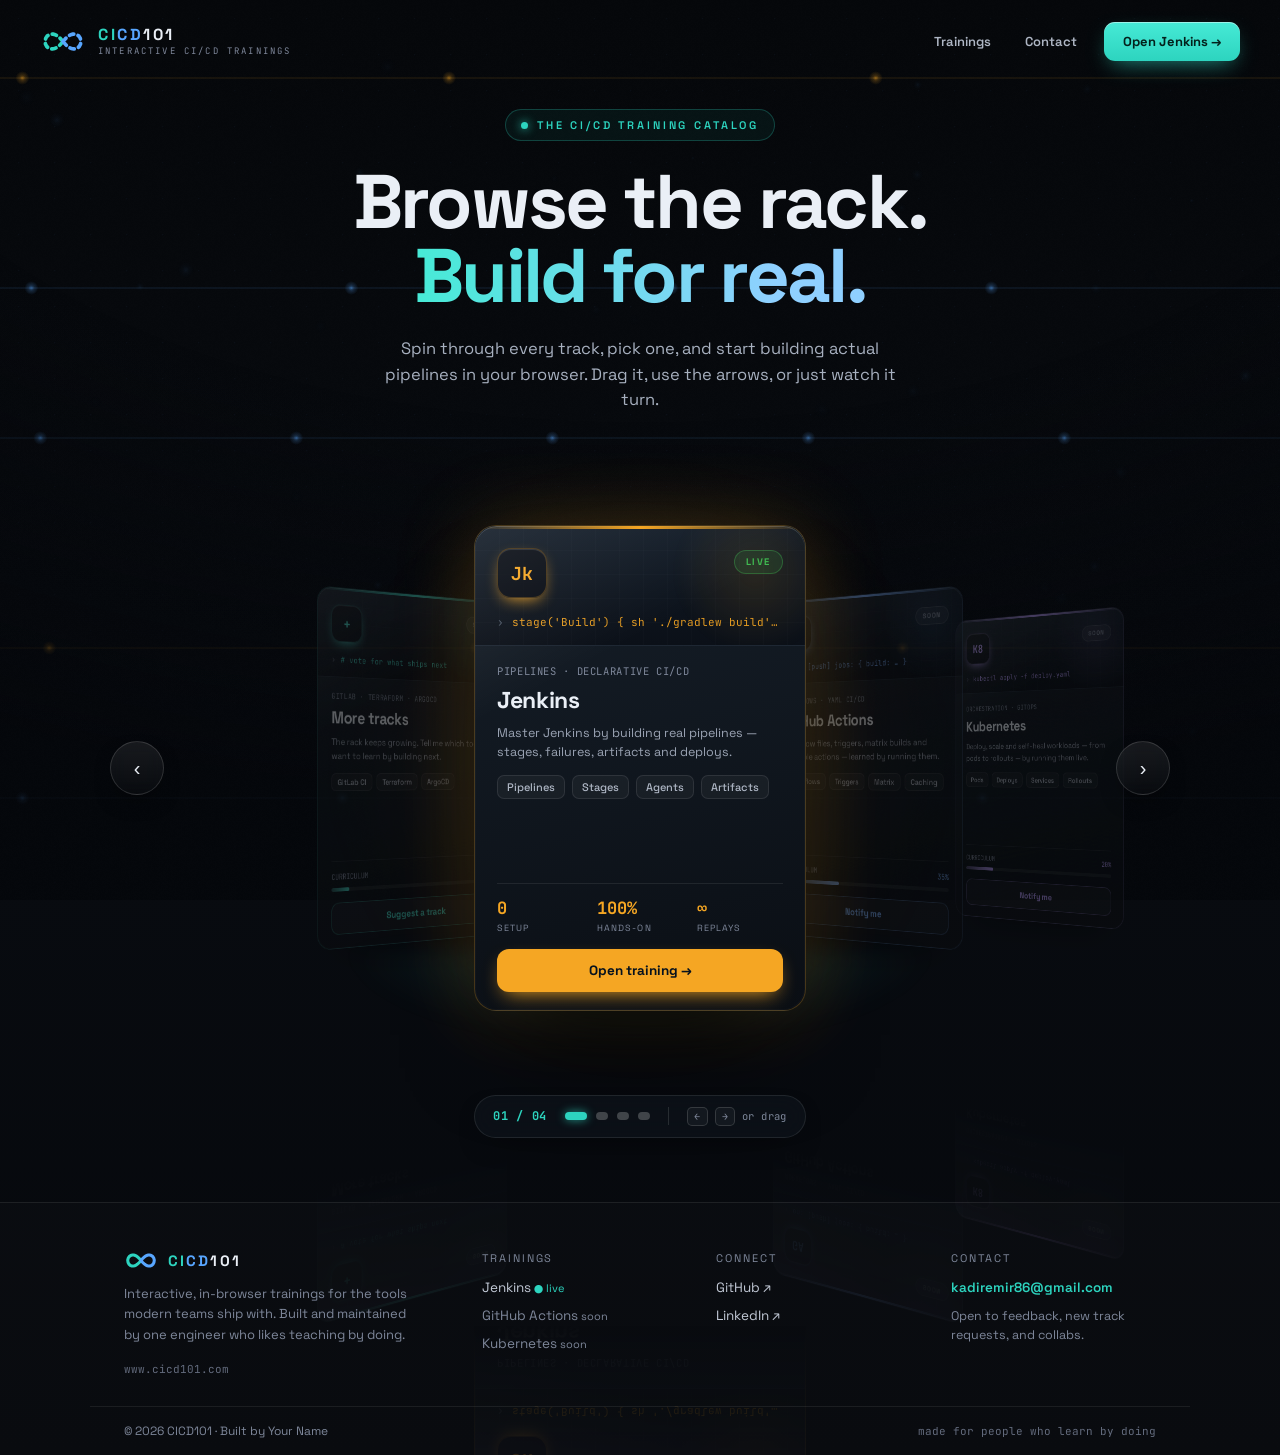
==== index.html @ b3f354ee "Initial commit" ====
<!DOCTYPE html>
<html lang="en">
<head>
<meta charset="UTF-8">
<meta name="viewport" content="width=device-width, initial-scale=1.0">
<title>CICD101 — Interactive CI/CD Trainings</title>
<link rel="preconnect" href="https://fonts.googleapis.com">
<link href="https://fonts.googleapis.com/css2?family=Space+Grotesk:wght@400;500;600;700&family=JetBrains+Mono:wght@400;500;700&display=swap" rel="stylesheet">
<link rel="icon" type="image/svg+xml" href="/favicon.svg">
<link rel="icon" type="image/png" sizes="32x32" href="/favicon-32.png">
<link rel="apple-touch-icon" sizes="180x180" href="/apple-touch-icon.png">
<link rel="stylesheet" href="/assets/css/home.css">
</head>
<body>
<div id="cf-root">
  <canvas id="cf-bg"></canvas>
  <div id="cf-vignette"></div>
  <div id="cf-spot"></div>
  <div id="cf-grain"></div>

  <!-- nav -->
  <nav id="cf-nav">
    <div class="cf-brand">
      <svg width="46" height="23" viewBox="0 0 100 50" fill="none" style="flex:0 0 auto;">
        <path d="M50.00 25.00 L48.29 22.99 L45.68 20.02 L42.91 17.14 L39.92 14.45 L36.61 12.06 L32.93 10.15 L28.86 8.96 L24.47 8.82 L20.01 10.04 L15.89 12.90 L12.72 17.36 L11.11 23.00 L11.00 25.00 L11.98 30.86 L14.69 35.78 L18.57 39.19 L22.98 40.94 L27.42 41.22 L31.61 40.34 L35.43 38.64 L38.86 36.39 L41.95 33.78 L44.78 30.95 L47.43 28.01 L50.00 25.00" pathLength="100" fill="none" stroke="#2DD4BF" stroke-width="8" stroke-linecap="round" style="stroke-dasharray:9 9;animation:march 1.2s linear infinite;"></path>
        <path d="M50.00 25.00 L51.71 22.99 L54.32 20.02 L57.09 17.14 L60.08 14.45 L63.39 12.06 L67.07 10.15 L71.14 8.96 L75.53 8.82 L79.99 10.04 L84.11 12.90 L87.28 17.36 L88.89 23.00 L89.00 25.00 L88.02 30.86 L85.31 35.78 L81.43 39.19 L77.02 40.94 L72.58 41.22 L68.39 40.34 L64.57 38.64 L61.14 36.39 L58.05 33.78 L55.22 30.95 L52.57 28.01 L50.00 25.00" pathLength="100" fill="none" stroke="#58A6FF" stroke-width="8" stroke-linecap="round" style="stroke-dasharray:9 9;animation:march 1.2s linear infinite;"></path>
      </svg>
      <div class="cf-wordmark">
        <div class="cf-wordmark-name"><span class="ci">CI</span><span class="cd">CD</span>101</div>
        <div class="cf-wordmark-sub">INTERACTIVE CI/CD TRAININGS</div>
      </div>
    </div>
    <div class="cf-nav-links">
      <a href="#cf-stage" class="cf-nav-link">Trainings</a>
      <a href="#connect" class="cf-nav-link">Contact</a>
      <a href="/jenkins" class="cf-cta-btn">Open Jenkins →</a>
    </div>
  </nav>

  <!-- hero -->
  <section id="cf-hero">
    <div class="cf-eyebrow"><span class="cf-eyebrow-dot"></span> The CI/CD training catalog</div>
    <h1>Browse the rack.<br><span class="cf-gradient-text">Build for real.</span></h1>
    <p>Spin through every track, pick one, and start building actual pipelines in your browser. Drag it, use the arrows, or just watch it turn.</p>
  </section>

  <!-- 3D coverflow stage -->
  <div id="cf-stage">
    <div id="cf-halo"></div>
    <div id="cf-floor-glow"></div>
    <div id="cf-track"></div>

    <button id="cf-prev" class="cf-arrow" aria-label="Previous">&#x2039;</button>
    <button id="cf-next" class="cf-arrow" aria-label="Next">&#x203a;</button>
  </div>

  <!-- control bar -->
  <div id="cf-controls">
    <div class="cf-controls-inner">
      <span id="cf-idx">01 / 04</span>
      <div id="cf-dots"></div>
      <span class="cf-divider"></span>
      <span class="cf-key-hint"><kbd>←</kbd><kbd>→</kbd> or drag</span>
    </div>
  </div>

  <!-- footer -->
  <footer id="connect">
    <div class="cf-footer-grid">
      <div>
        <div class="cf-footer-brand">
          <svg width="34" height="17" viewBox="0 0 100 50" fill="none">
            <path d="M50.00 25.00 L48.29 22.99 L45.68 20.02 L42.91 17.14 L39.92 14.45 L36.61 12.06 L32.93 10.15 L28.86 8.96 L24.47 8.82 L20.01 10.04 L15.89 12.90 L12.72 17.36 L11.11 23.00 L11.00 25.00 L11.98 30.86 L14.69 35.78 L18.57 39.19 L22.98 40.94 L27.42 41.22 L31.61 40.34 L35.43 38.64 L38.86 36.39 L41.95 33.78 L44.78 30.95 L47.43 28.01 L50.00 25.00" fill="none" stroke="#2DD4BF" stroke-width="9" stroke-linecap="round"></path>
            <path d="M50.00 25.00 L51.71 22.99 L54.32 20.02 L57.09 17.14 L60.08 14.45 L63.39 12.06 L67.07 10.15 L71.14 8.96 L75.53 8.82 L79.99 10.04 L84.11 12.90 L87.28 17.36 L88.89 23.00 L89.00 25.00 L88.02 30.86 L85.31 35.78 L81.43 39.19 L77.02 40.94 L72.58 41.22 L68.39 40.34 L64.57 38.64 L61.14 36.39 L58.05 33.78 L55.22 30.95 L52.57 28.01 L50.00 25.00" fill="none" stroke="#58A6FF" stroke-width="9" stroke-linecap="round"></path>
          </svg>
          <div class="cf-footer-brand-name"><span class="ci">CI</span><span class="cd">CD</span>101</div>
        </div>
        <p class="cf-footer-blurb">Interactive, in-browser trainings for the tools modern teams ship with. Built and maintained by one engineer who likes teaching by doing.</p>
        <div class="cf-footer-url">www.cicd101.com</div>
      </div>
      <div>
        <div class="cf-footer-col-head">Trainings</div>
        <a href="/jenkins" class="cf-footer-link">Jenkins <span class="cf-footer-live">● live</span></a>
        <a href="#" class="cf-footer-link dim">GitHub Actions <span style="font-size:11px;">soon</span></a>
        <a href="#" class="cf-footer-link dim">Kubernetes <span style="font-size:11px;">soon</span></a>
      </div>
      <div>
        <div class="cf-footer-col-head">Connect</div>
        <a href="https://github.com/kadiremir" class="cf-footer-link">GitHub ↗</a>
        <a href="https://www.linkedin.com/in/kadiremir/" class="cf-footer-link">LinkedIn ↗</a>
      </div>
      <div>
        <div class="cf-footer-col-head">Contact</div>
        <a href="mailto:kadiremir86@gmail.com" class="cf-footer-link accent">kadiremir86@gmail.com</a>
        <p class="cf-footer-note">Open to feedback, new track requests, and collabs.</p>
      </div>
    </div>
    <div class="cf-footer-bar">
      <span class="cf-footer-copy">© 2026 CICD101 · Built by Your Name</span>
      <span class="cf-footer-made">made for people who learn by doing</span>
    </div>
  </footer>
</div>

<script src="/assets/js/home.js"></script>
</body>
</html>
---- assets/css/home.css ----
*, *::before, *::after { box-sizing: border-box; }
html { scroll-behavior: smooth; }
body { margin: 0; }

@keyframes cf-pulse {
  0%, 100% { opacity: 1; }
  50% { opacity: .4; }
}
@keyframes march {
  to { stroke-dashoffset: -18; }
}
@keyframes cf-halo {
  0%, 100% { opacity: .4; transform: translate(-50%,-50%) scale(1); }
  50% { opacity: .62; transform: translate(-50%,-50%) scale(1.06); }
}
@keyframes cf-rise {
  from { opacity: 0; transform: translateY(22px); }
  to { opacity: 1; transform: none; }
}

/* ── fixed layers ── */
#cf-bg {
  position: fixed; inset: 0; width: 100%; height: 100%;
  z-index: 0; pointer-events: none;
}
#cf-vignette {
  position: fixed; inset: 0; z-index: 0; pointer-events: none;
  background: radial-gradient(120% 90% at 50% 0%, transparent 52%, rgba(4,6,10,.78) 100%);
}
#cf-spot {
  position: fixed; left: 0; top: 0; width: 680px; height: 680px;
  transform: translate(-50%,-50%); border-radius: 50%; pointer-events: none;
  z-index: 1; opacity: 0; transition: opacity .5s;
  background: radial-gradient(circle, rgba(245,166,35,.06), transparent 62%);
}
#cf-grain {
  position: fixed; inset: 0; z-index: 2; pointer-events: none;
  opacity: .55; mix-blend-mode: overlay; background-repeat: repeat;
}

/* ── root ── */
#cf-root {
  position: relative; min-height: 100vh;
  background: linear-gradient(180deg,#05070A,#080B10 60%,#06080C);
  color: #EAEFF6;
  font-family: 'Space Grotesk', system-ui, sans-serif;
  overflow-x: hidden;
}

/* ── nav ── */
#cf-nav {
  position: relative; z-index: 30;
  display: flex; align-items: center; gap: 16px;
  padding: 22px 40px;
}
.cf-brand {
  display: flex; align-items: center; gap: 12px;
}
.cf-wordmark { line-height: 1; }
.cf-wordmark-name {
  font-size: 16px; font-weight: 700; letter-spacing: .16em;
}
.cf-wordmark-name .ci { color: #2DD4BF; }
.cf-wordmark-name .cd { color: #58A6FF; }
.cf-wordmark-sub {
  font-family: 'JetBrains Mono', monospace;
  font-size: 9px; letter-spacing: .24em; color: #7E879A; margin-top: 4px;
}
.cf-nav-links {
  margin-left: auto; display: flex; align-items: center; gap: 4px;
}
.cf-nav-link {
  font-size: 13px; font-weight: 600; color: #AEB6C4; text-decoration: none;
  padding: 10px 15px; border-radius: 10px;
  transition: color .2s, background .2s;
}
.cf-nav-link:hover { color: #EAEFF6; background: rgba(255,255,255,.05); }
.cf-cta-btn {
  font-size: 13px; font-weight: 700; color: #04211c;
  background: linear-gradient(180deg,#46ead6,#2DD4BF);
  text-decoration: none; padding: 11px 19px; border-radius: 11px; margin-left: 8px;
  box-shadow: 0 8px 22px -8px rgba(45,212,191,.7), inset 0 1px 0 rgba(255,255,255,.45);
  transition: transform .2s, box-shadow .2s;
}
.cf-cta-btn:hover {
  transform: translateY(-2px);
  box-shadow: 0 12px 28px -8px rgba(45,212,191,.8), inset 0 1px 0 rgba(255,255,255,.45);
}

/* ── hero ── */
#cf-hero {
  position: relative; z-index: 10; text-align: center;
  max-width: 760px; margin: 26px auto 0; padding: 0 24px;
}
.cf-eyebrow {
  display: inline-flex; align-items: center; gap: 9px;
  font-size: 11px; letter-spacing: .26em; text-transform: uppercase;
  color: #2DD4BF; font-weight: 600;
  border: 1px solid rgba(45,212,191,.25); background: rgba(45,212,191,.06);
  padding: 8px 15px; border-radius: 22px; margin-bottom: 24px;
}
.cf-eyebrow-dot {
  width: 7px; height: 7px; border-radius: 50%; background: #2DD4BF;
  box-shadow: 0 0 10px #2DD4BF;
  animation: cf-pulse 1.8s ease-in-out infinite;
  flex: 0 0 auto;
}
#cf-hero h1 {
  font-size: clamp(40px,6vw,76px); line-height: .98; font-weight: 700;
  letter-spacing: -.035em; margin: 0;
}
.cf-gradient-text {
  background: linear-gradient(92deg,#46ead6,#8fd0ff 80%);
  -webkit-background-clip: text; background-clip: text; color: transparent;
}
#cf-hero p {
  max-width: 520px; margin: 22px auto 0;
  font-size: 16.5px; line-height: 1.55; color: #A7B0BF;
}

/* ── coverflow stage ── */
#cf-stage {
  position: relative; z-index: 10; height: 752px; margin-top: 40px;
  perspective: 1700px; perspective-origin: 50% 42%;
  cursor: grab; touch-action: pan-y;
}
#cf-halo {
  position: absolute; left: 50%; top: 42%;
  width: 560px; height: 560px; transform: translate(-50%,-50%);
  border-radius: 50%; filter: blur(46px); pointer-events: none; z-index: 0;
  background: radial-gradient(circle, rgba(45,212,191,.34), transparent 64%);
  animation: cf-halo 6s ease-in-out infinite; transition: background .6s;
}
#cf-floor-glow {
  position: absolute; left: 50%; top: 66%; width: 820px; max-width: 90%; height: 130px;
  transform: translateX(-50%);
  background: radial-gradient(50% 100% at 50% 0%, rgba(45,212,191,.16), transparent 72%);
  filter: blur(10px); pointer-events: none; z-index: 0;
}
#cf-track {
  position: absolute; inset: 0; transform-style: preserve-3d;
}

/* arrow buttons */
.cf-arrow {
  position: absolute; top: 42%; transform: translateY(-50%); z-index: 60;
  width: 54px; height: 54px; border-radius: 50%;
  border: 1px solid rgba(255,255,255,.14);
  background: linear-gradient(180deg, rgba(255,255,255,.08), rgba(255,255,255,.02));
  color: #EAEFF6; font-size: 20px; cursor: pointer;
  backdrop-filter: blur(8px);
  box-shadow: 0 10px 26px -12px rgba(0,0,0,.8);
  transition: transform .2s, border-color .2s, background .2s;
}
.cf-arrow:hover {
  transform: translateY(-50%) scale(1.08);
  border-color: rgba(45,212,191,.6);
  background: rgba(45,212,191,.12);
}
#cf-prev { left: max(28px, calc(50% - 530px)); }
#cf-next { right: max(28px, calc(50% - 530px)); }

/* ── control bar ── */
#cf-controls {
  position: relative; z-index: 20;
  display: flex; justify-content: center; margin-top: -110px; margin-bottom: 64px;
}
.cf-controls-inner {
  display: flex; align-items: center; gap: 18px;
  padding: 11px 18px; border-radius: 50px;
  background: rgba(14,20,28,.66); border: 1px solid rgba(255,255,255,.09);
  backdrop-filter: blur(12px); box-shadow: 0 12px 30px -16px rgba(0,0,0,.8);
}
#cf-idx {
  font-family: 'JetBrains Mono', monospace;
  font-size: 12px; font-weight: 700; color: #2DD4BF;
  letter-spacing: .06em; min-width: 46px;
}
#cf-dots { display: flex; gap: 9px; }
.cf-divider { width: 1px; height: 18px; background: rgba(255,255,255,.12); }
.cf-key-hint {
  display: inline-flex; align-items: center; gap: 7px;
  font-family: 'JetBrains Mono', monospace;
  font-size: 10.5px; color: #7E879A; letter-spacing: .04em;
}
.cf-key-hint kbd {
  font-family: inherit; font-size: 10px; padding: 2px 6px;
  border: 1px solid rgba(255,255,255,.14); border-radius: 5px;
  background: rgba(255,255,255,.04);
}

/* ── footer ── */
#connect {
  position: relative; z-index: 10;
  border-top: 1px solid rgba(255,255,255,.08);
  background: rgba(255,255,255,.015);
}
.cf-footer-grid {
  max-width: 1100px; margin: 0 auto; padding: 48px 34px 30px;
  display: grid; grid-template-columns: 1.6fr 1fr 1fr 1fr; gap: 30px;
}
.cf-footer-brand { display: flex; align-items: center; gap: 10px; }
.cf-footer-brand-name { font-size: 15px; font-weight: 700; letter-spacing: .14em; }
.cf-footer-brand-name .ci { color: #2DD4BF; }
.cf-footer-brand-name .cd { color: #58A6FF; }
.cf-footer-blurb {
  margin: 14px 0 0; font-size: 13px; line-height: 1.6; color: #7E879A; max-width: 290px;
}
.cf-footer-url {
  font-family: 'JetBrains Mono', monospace; font-size: 11px; color: #636b7d; margin-top: 16px;
}
.cf-footer-col-head {
  font-size: 11px; letter-spacing: .18em; text-transform: uppercase; color: #7E879A; margin-bottom: 14px;
}
.cf-footer-link {
  display: block; font-size: 13.5px; color: #C2C9D6; text-decoration: none; margin-bottom: 11px;
}
.cf-footer-link:hover { color: #EAEFF6; }
.cf-footer-link.dim { color: #7E879A; }
.cf-footer-link.dim:hover { color: #AEB6C4; }
.cf-footer-link.accent { color: #2DD4BF; font-weight: 600; }
.cf-footer-live { color: #2DD4BF; font-size: 11px; }
.cf-footer-bar {
  max-width: 1100px; margin: 0 auto; padding: 16px 34px;
  border-top: 1px solid rgba(255,255,255,.07);
  display: flex; align-items: center; justify-content: space-between;
  gap: 14px; flex-wrap: wrap;
}
.cf-footer-copy { font-size: 12px; color: #7E879A; }
.cf-footer-made {
  font-family: 'JetBrains Mono', monospace; font-size: 11px; color: #636b7d;
}
.cf-footer-note {
  margin: 0; font-size: 12.5px; line-height: 1.55; color: #7E879A;
}

@media (max-width: 860px) {
  .cf-footer-grid { grid-template-columns: 1fr 1fr; }
  #cf-nav { padding: 18px 24px; }
  .cf-wordmark-sub { display: none; }
}
@media (max-width: 560px) {
  .cf-footer-grid { grid-template-columns: 1fr; }
  #cf-nav { padding: 16px 18px; }
  .cf-cta-btn { padding: 10px 14px; }
}
@media (prefers-reduced-motion: reduce) {
  * { animation-duration: .001s !important; }
}
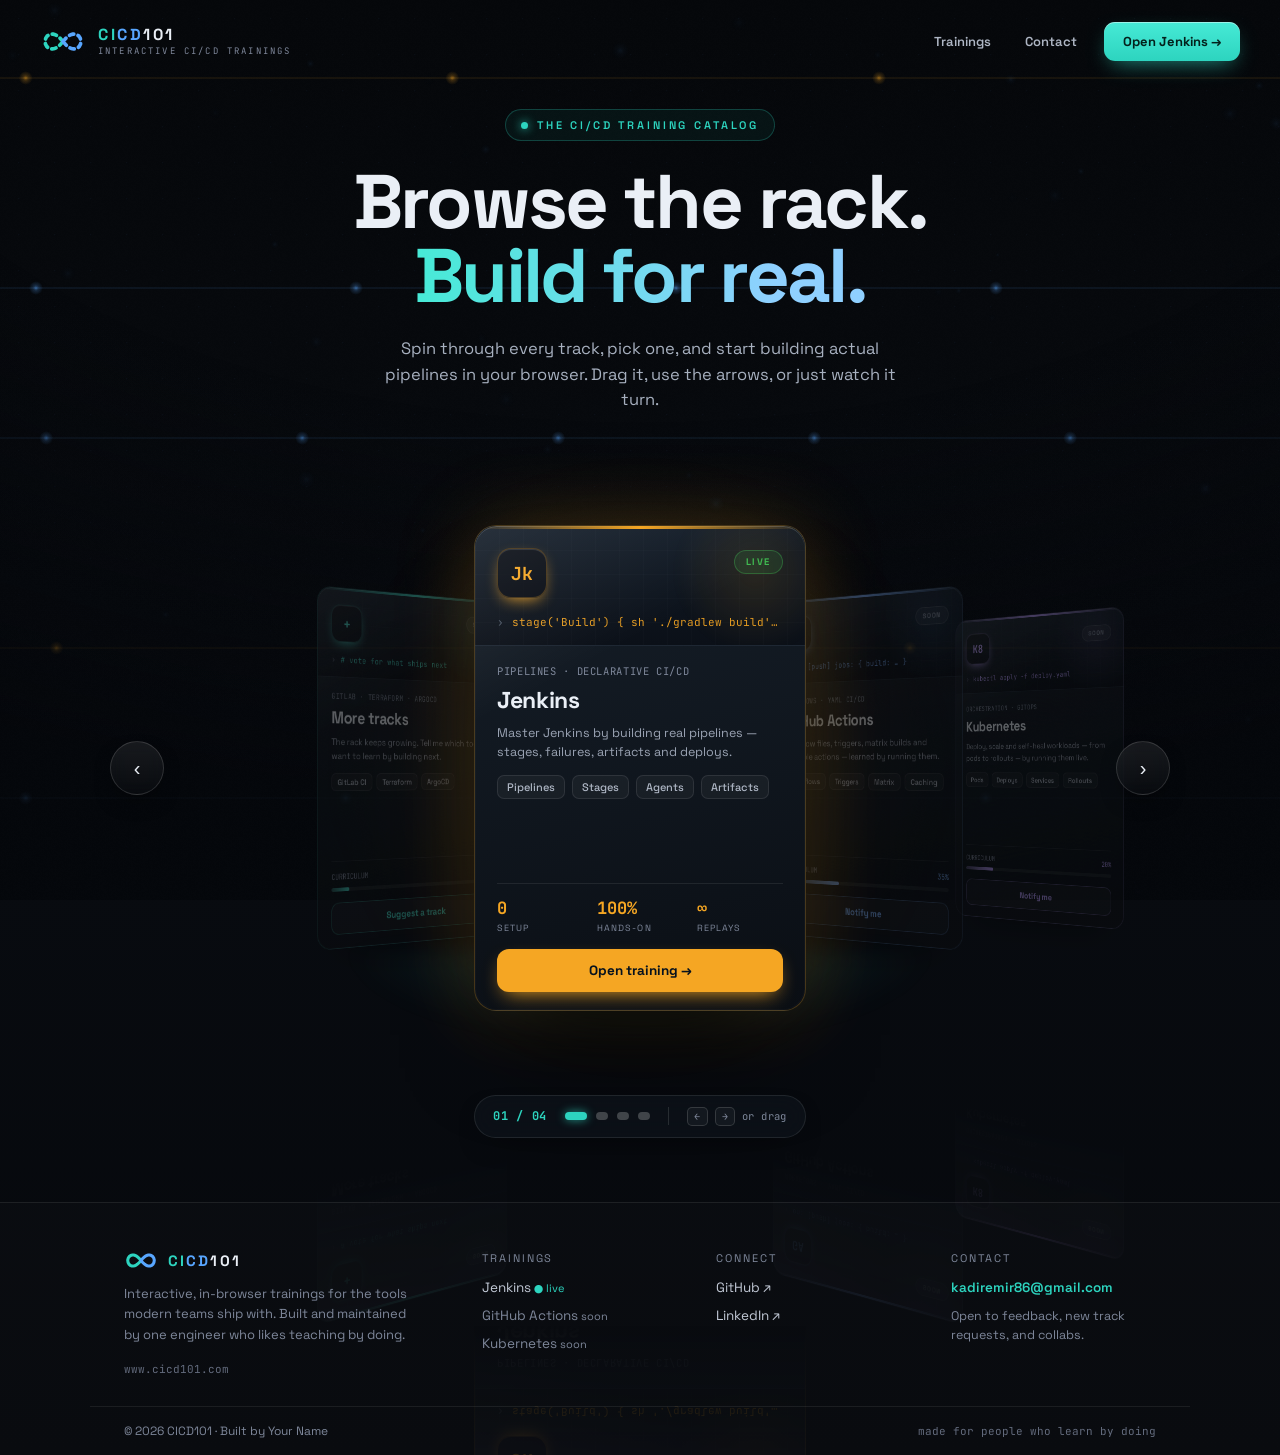
==== commit 6158c176: "Initial commit" ====
--- a/index.html
+++ b/index.html
@@ -6,10 +6,10 @@
 <title>CICD101 — Interactive CI/CD Trainings</title>
 <link rel="preconnect" href="https://fonts.googleapis.com">
 <link href="https://fonts.googleapis.com/css2?family=Space+Grotesk:wght@400;500;600;700&family=JetBrains+Mono:wght@400;500;700&display=swap" rel="stylesheet">
-<link rel="icon" type="image/svg+xml" href="/favicon.svg">
-<link rel="icon" type="image/png" sizes="32x32" href="/favicon-32.png">
-<link rel="apple-touch-icon" sizes="180x180" href="/apple-touch-icon.png">
-<link rel="stylesheet" href="/assets/css/home.css">
+<link rel="icon" type="image/svg+xml" href="favicon.svg">
+<link rel="icon" type="image/png" sizes="32x32" href="favicon-32.png">
+<link rel="apple-touch-icon" sizes="180x180" href="apple-touch-icon.png">
+<link rel="stylesheet" href="assets/css/home.css">
 </head>
 <body>
 <div id="cf-root">
@@ -33,7 +33,7 @@
     <div class="cf-nav-links">
       <a href="#cf-stage" class="cf-nav-link">Trainings</a>
       <a href="#connect" class="cf-nav-link">Contact</a>
-      <a href="/jenkins" class="cf-cta-btn">Open Jenkins →</a>
+      <a href="jenkins/" class="cf-cta-btn">Open Jenkins →</a>
     </div>
   </nav>
 
@@ -80,7 +80,7 @@
       </div>
       <div>
         <div class="cf-footer-col-head">Trainings</div>
-        <a href="/jenkins" class="cf-footer-link">Jenkins <span class="cf-footer-live">● live</span></a>
+        <a href="jenkins/" class="cf-footer-link">Jenkins <span class="cf-footer-live">● live</span></a>
         <a href="#" class="cf-footer-link dim">GitHub Actions <span style="font-size:11px;">soon</span></a>
         <a href="#" class="cf-footer-link dim">Kubernetes <span style="font-size:11px;">soon</span></a>
       </div>
@@ -102,6 +102,6 @@
   </footer>
 </div>
 
-<script src="/assets/js/home.js"></script>
+<script src="assets/js/home.js"></script>
 </body>
 </html>
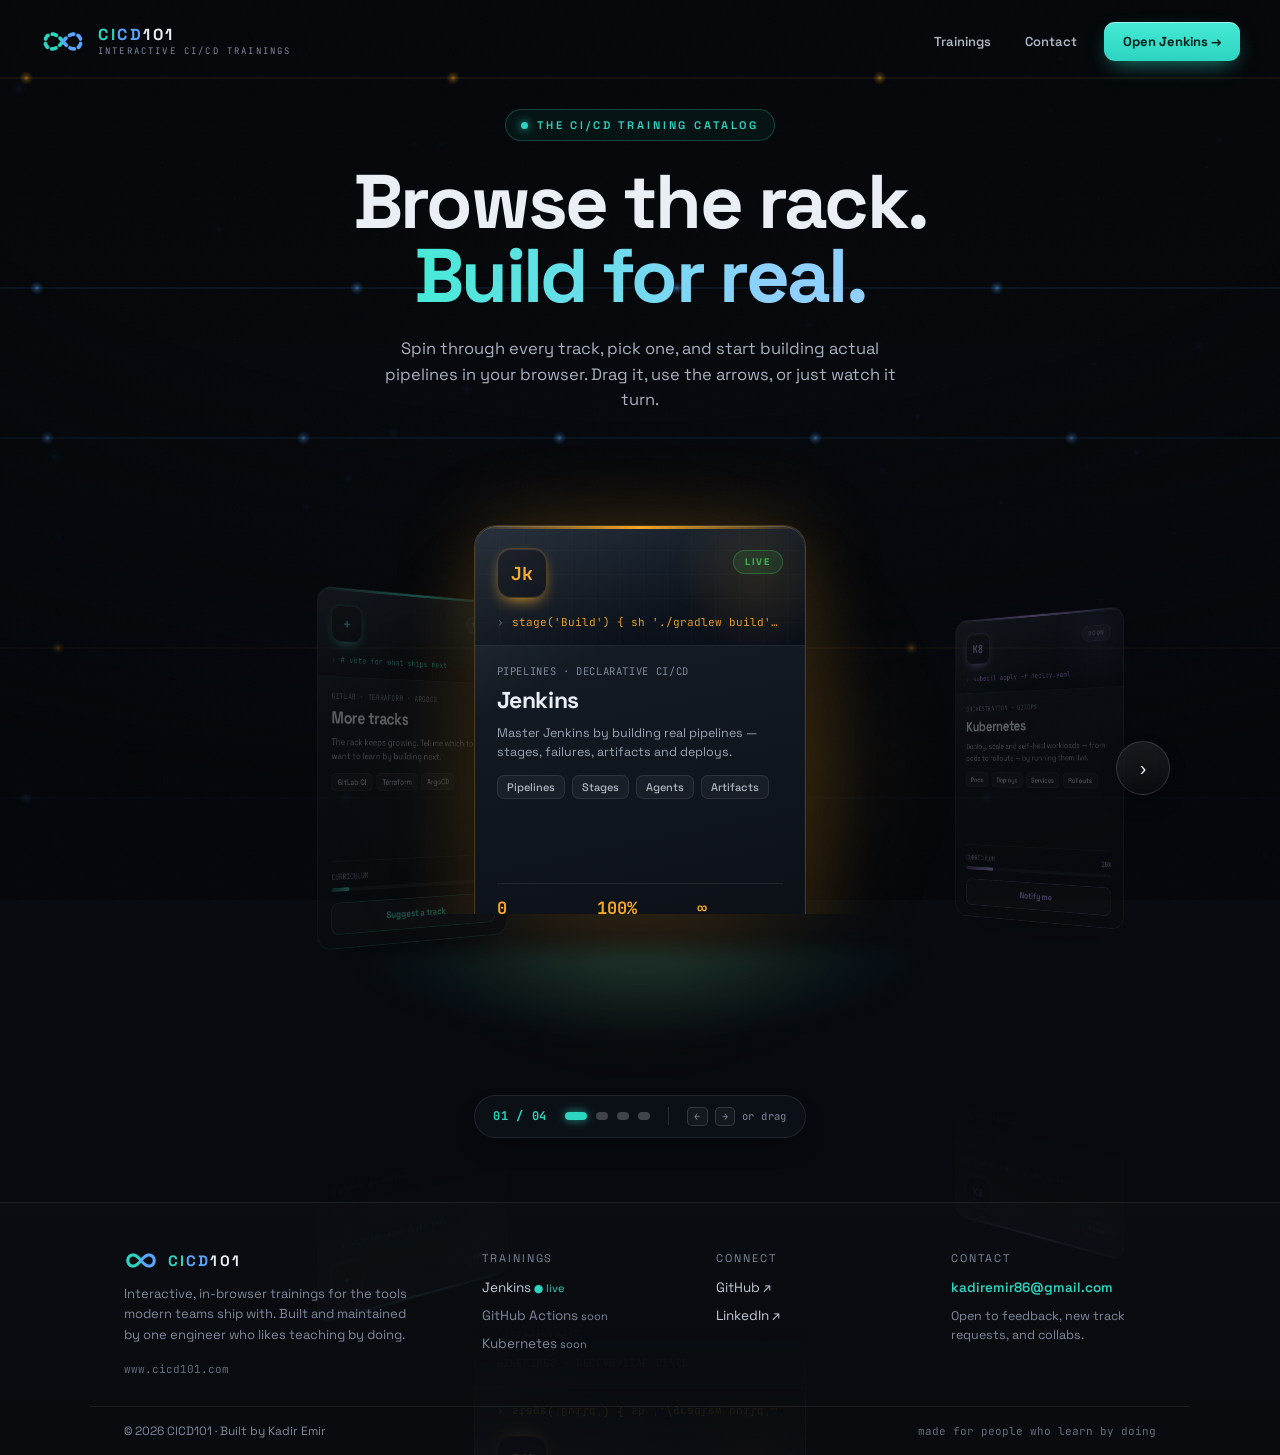
==== commit 9a0ad0ce: "Improvement" ====
--- a/index.html
+++ b/index.html
@@ -96,7 +96,7 @@
       </div>
     </div>
     <div class="cf-footer-bar">
-      <span class="cf-footer-copy">© 2026 CICD101 · Built by Your Name</span>
+      <span class="cf-footer-copy">© 2026 CICD101 · Built by Kadir Emir</span>
       <span class="cf-footer-made">made for people who learn by doing</span>
     </div>
   </footer>
